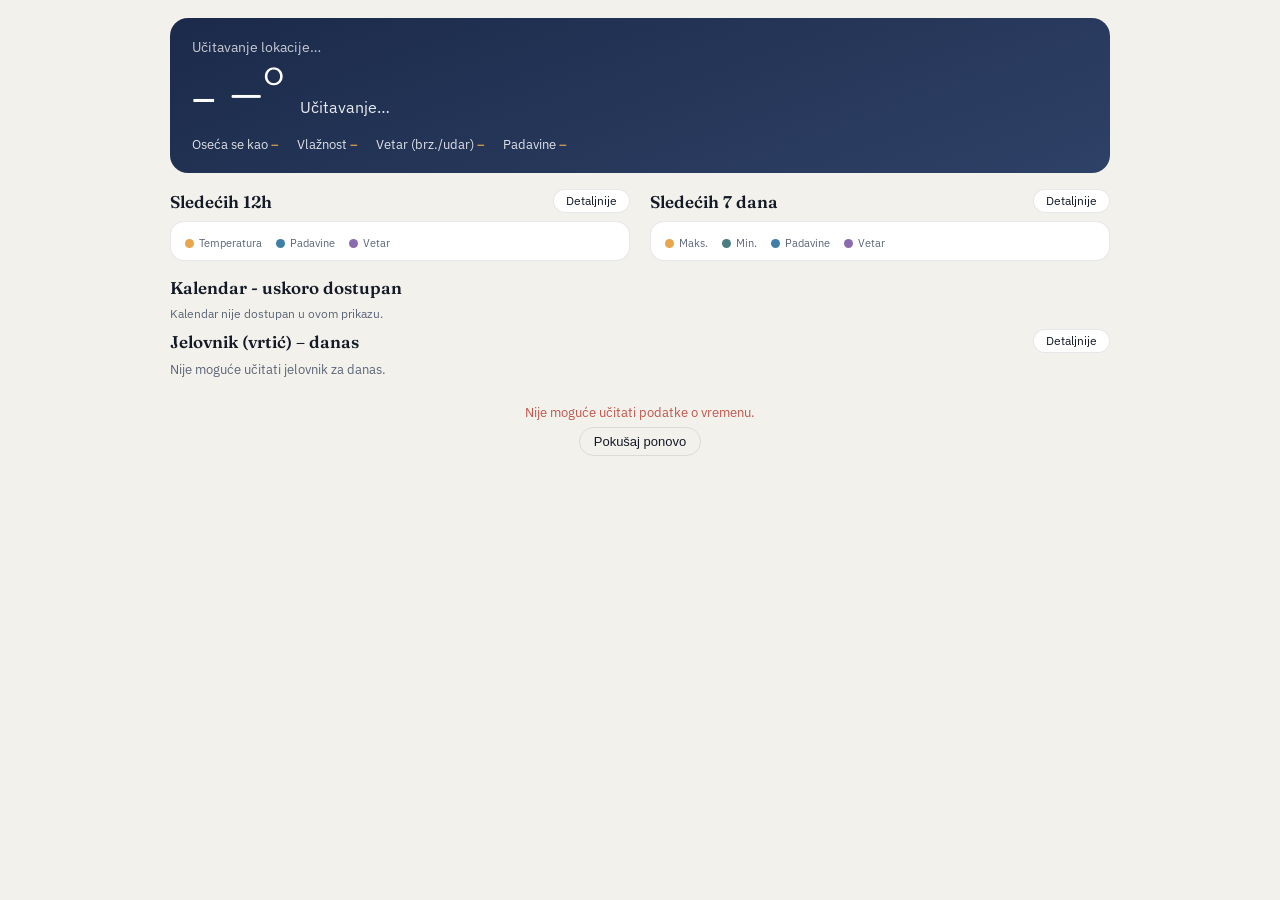
==== index.html @ 7031464a "opaska na kalendar tagu" ====
<!DOCTYPE html>
<html lang="sr">
<head>
<!-- Google tag (gtag.js) -->
<script async src="https://www.googletagmanager.com/gtag/js?id=G-FHY6W4KWC9"></script>
<script>
  window.dataLayer = window.dataLayer || [];
  function gtag(){dataLayer.push(arguments);}
  gtag('js', new Date());

  gtag('config', 'G-FHY6W4KWC9');
</script>
<meta charset="UTF-8">
<meta name="viewport" content="width=device-width, initial-scale=1, viewport-fit=cover">
<title>Vreme</title>
<link rel="preconnect" href="https://fonts.googleapis.com">
<link rel="preconnect" href="https://fonts.gstatic.com" crossorigin>
<link href="https://fonts.googleapis.com/css2?family=Fraunces:opsz,wght@9..144,400;9..144,600&family=IBM+Plex+Sans:wght@400;500;600&display=swap" rel="stylesheet">
<style>
  :root{
    --sky-deep:#1b2a4a;
    --sky-mid:#2e4166;
    --amber:#e8a54b;
    --teal:#4a7c82;
    --rain:#3f7ea6;
    --wind:#8a6bb0;
    --ink:#141a26;
    --bg:#f3f1ec;
    --panel:#ffffff;
    --muted:#5b6577;
    --line:rgba(20,26,38,0.1);
    box-sizing:border-box;
    padding-top:env(safe-area-inset-top,0px);
    padding-bottom:env(safe-area-inset-bottom,0px);
  }
  @media (prefers-color-scheme: dark){
    :root:not([data-theme="light"]){
      --bg:#10141f; --panel:#1a2032; --ink:#eef0f5;
      --muted:#9aa3b8; --line:rgba(238,240,245,0.12);
    }
  }
  :root[data-theme="dark"]{
    --bg:#10141f; --panel:#1a2032; --ink:#eef0f5;
    --muted:#9aa3b8; --line:rgba(238,240,245,0.12);
  }
  html{scroll-padding-top:env(safe-area-inset-top,0px);height:100%;}
  *{box-sizing:border-box;}
  body{
    margin:0;min-height:100%;background:var(--bg);color:var(--ink);
    font-family:'IBM Plex Sans',system-ui,sans-serif;-webkit-font-smoothing:antialiased;
  }
  .wrap{max-width:640px;margin:0 auto;padding:18px 20px 36px;}
  .hero{
    background:linear-gradient(160deg,var(--sky-deep),var(--sky-mid));color:#fff;
    border-radius:18px;padding:20px 22px;margin:0 0 16px;overflow:hidden;
  }
  .hero .loc{font-size:14px;opacity:.75;margin-bottom:2px;}
  .hero-top{display:grid;grid-template-columns:1fr auto;align-items:start;gap:16px;}
  .weather-col{min-width:0;}
  .hero .now{display:flex;align-items:baseline;gap:14px;}
  .hero .temp{font-family:'Fraunces',serif;font-size:64px;font-weight:600;line-height:1;}
  .hero .desc{font-size:16px;opacity:.9;}
  .hero .icon{font-size:40px;line-height:1;}
  .aqi-block{
    text-align:center;flex-shrink:0;border-radius:14px;align-self:center;
    padding:10px 20px;min-width:120px;background:rgba(255,255,255,0.14);
  }
  .aqi-label{font-size:12px;opacity:.75;letter-spacing:.02em;}
  .aqi-num{font-family:'Fraunces',serif;font-weight:600;font-size:56px;line-height:1;}
  .aqi-cat{font-size:12px;opacity:.9;margin-top:2px;}
  .hero .meta{display:flex;gap:14px 18px;margin-top:14px;font-size:13px;opacity:.85;flex-wrap:wrap;}
  .hero .meta span b{color:var(--amber);font-weight:600;}
  @media (orientation:portrait){
    .hero-top{grid-template-columns:1fr;}
    .aqi-block{justify-self:center;margin-top:4px;}
  }

  .forecast-grid{display:flex;flex-direction:column;gap:18px;}
  .col{min-width:0;}
  .col-head{display:flex;align-items:center;justify-content:space-between;gap:10px;margin-bottom:8px;}
  .colTitle{
    font-family:'Fraunces',serif;font-weight:600;font-size:17px;
    margin:0;color:var(--ink);
  }
  .toggle-btn{
    flex-shrink:0;border-radius:14px;padding:5px 12px;
    border:1px solid var(--line);background:var(--panel);color:var(--ink);
    font-size:12px;line-height:1;cursor:pointer;font-family:inherit;
    transition:background .15s ease, color .15s ease, border-color .15s ease;
  }
  .toggle-btn:hover{border-color:var(--sky-deep);}
  .toggle-btn[aria-expanded="true"]{
    background:var(--sky-deep);color:#fff;border-color:var(--sky-deep);
  }
  @media (min-width:860px){
    .wrap{max-width:980px;}
    .forecast-grid{flex-direction:row;align-items:flex-start;gap:20px;}
    .col{flex:1;}
  }

  .chart-card{
    background:var(--panel);border:1px solid var(--line);border-radius:14px;
    padding:14px 14px 8px;margin-bottom:8px;
  }
  .chart-legend{display:flex;gap:14px;font-size:11px;color:var(--muted);margin-bottom:2px;}
  .chart-legend span{display:inline-flex;align-items:center;gap:5px;}
  .chart-legend i{width:9px;height:9px;border-radius:50%;display:inline-block;}

  .details{display:none;margin-top:8px;}
  .details.open{display:block;}

  .detail-card{
    background:var(--panel);border:1px solid var(--line);border-radius:14px;
    padding:14px 16px;margin-bottom:8px;
  }
  .detail-card .dtop{display:flex;align-items:center;gap:12px;}
  .detail-card .dname{width:64px;font-weight:500;font-size:14px;flex-shrink:0;}
  .detail-card .ddate{font-size:12px;color:var(--muted);display:block;}
  .detail-card .dic{font-size:24px;width:30px;text-align:center;flex-shrink:0;}
  .detail-card .ddesc{flex:1;font-size:13px;color:var(--muted);min-width:0;}
  .detail-card .drange{font-size:14px;font-weight:600;white-space:nowrap;}
  .detail-card .drange .lo{color:var(--muted);font-weight:400;}
  .detail-card .dstats{
    display:flex;flex-wrap:wrap;gap:4px 16px;margin-top:10px;
    border-top:1px solid var(--line);padding-top:10px;
  }
  .detail-card .dstat{font-size:12px;color:var(--muted);white-space:nowrap;}
  .detail-card .dstat b{color:var(--ink);font-weight:500;}
  .menu-status{font-size:13px;color:var(--muted);margin-bottom:8px;}
  .menu-status:empty{display:none;}
  .menu-today-grid{
    display:grid;grid-template-columns:repeat(4,1fr);gap:10px;margin-bottom:10px;
  }
  @media (max-width:640px){ .menu-today-grid{grid-template-columns:repeat(2,1fr);} }
  @media (orientation:portrait){ .menu-today-grid{grid-template-columns:1fr;} }
  .meal-cell{
    background:var(--panel);border:1px solid var(--line);border-radius:12px;
    padding:10px 12px;
  }
  .meal-cell .meal-label{
    font-size:11px;color:var(--muted);text-transform:uppercase;letter-spacing:.03em;
    margin-bottom:5px;display:flex;align-items:center;gap:5px;
  }
  .meal-cell .meal-value{font-size:13px;color:var(--ink);line-height:1.45;}
  .meal-cell .meal-value[title]{border-bottom:1px dotted var(--muted);cursor:help;}

  .cal-section{margin-top:8px;}
  .cal-day{margin-bottom:14px;}
  .cal-day:last-child{margin-bottom:0;}
  .cal-day-label{font-size:13px;font-weight:600;color:var(--ink);margin-bottom:6px;}
  .cal-event{
    display:flex;gap:10px;align-items:baseline;
    background:var(--panel);border:1px solid var(--line);border-radius:10px;
    padding:8px 12px;margin-bottom:6px;font-size:13px;
  }
  .cal-event .cal-time{color:var(--muted);font-size:12px;white-space:nowrap;min-width:78px;flex-shrink:0;}
  .cal-event .cal-title{color:var(--ink);flex:1;min-width:0;}
  .cal-event .cal-loc{color:var(--muted);font-weight:400;}
  .cal-empty{font-size:12px;color:var(--muted);}

  .menu-section{margin-top:8px;}
  .menu-card{
    background:var(--panel);border:1px solid var(--line);border-radius:14px;
    padding:16px;text-align:center;
  }
  .menu-img{max-width:100%;border-radius:10px;display:block;margin:0 auto;}
  .menu-fallback{
    color:#c0554a;font-size:13px;padding:22px 10px;
  }
  .menu-link{
    display:inline-block;margin-top:12px;font-size:13px;color:var(--sky-deep);text-decoration:none;
    border:1px solid var(--line);border-radius:20px;padding:7px 14px;
  }
  @media (prefers-color-scheme: dark){ :root:not([data-theme="light"]) .menu-link{color:#9db4ea;} }
  :root[data-theme="dark"] .menu-link{color:#9db4ea;}

  .status{font-size:13px;color:var(--muted);margin-top:18px;text-align:center;}
  .status button{
    background:none;border:1px solid var(--line);color:var(--ink);
    padding:6px 14px;border-radius:20px;font-size:13px;cursor:pointer;margin-top:6px;
  }
  .err{color:#c0554a;}
</style>
</head>
<body>
<div class="wrap">

  <div class="hero" id="hero">
    <div class="loc" id="loc">Učitavanje lokacije…</div>
    <div class="hero-top">
      <div class="weather-col">
        <div class="now">
          <div class="icon" id="heroIcon">–</div>
          <div class="temp" id="heroTemp">–°</div>
          <div class="desc" id="heroDesc">Učitavanje…</div>
        </div>
        <div class="meta">
          <span>Oseća se kao <b id="heroFeels">–</b></span>
          <span>Vlažnost <b id="heroHum">–</b></span>
          <span>Vetar (brz./udar) <b id="heroWind">–</b></span>
          <span>Padavine <b id="heroPrecip">–</b></span>
        </div>
      </div>
      <div class="aqi-block" id="aqiBlock" style="display:none;">
        <div class="aqi-label">AQI</div>
        <div class="aqi-num" id="aqiNum">–</div>
        <div class="aqi-cat" id="aqiCat">–</div>
      </div>
    </div>
  </div>

  <div class="forecast-grid">
    <section class="col">
      <div class="col-head">
        <h2 class="colTitle">Sledećih 12h</h2>
        <button class="toggle-btn" id="hourlyBtn" aria-expanded="false">Detaljnije</button>
      </div>
      <div class="chart-card">
        <div class="chart-legend"><span><i style="background:var(--amber)"></i>Temperatura</span><span><i style="background:var(--rain)"></i>Padavine</span><span><i style="background:var(--wind)"></i>Vetar</span></div>
        <div id="hourlyChart"></div>
      </div>
      <div class="details" id="hourlyDetails"></div>
    </section>

    <section class="col">
      <div class="col-head">
        <h2 class="colTitle">Sledećih 7 dana</h2>
        <button class="toggle-btn" id="dailyBtn" aria-expanded="false">Detaljnije</button>
      </div>
      <div class="chart-card">
        <div class="chart-legend">
          <span><i style="background:var(--amber)"></i>Maks.</span>
          <span><i style="background:var(--teal)"></i>Min.</span>
          <span><i style="background:var(--rain)"></i>Padavine</span>
          <span><i style="background:var(--wind)"></i>Vetar</span>
        </div>
        <div id="dailyChart"></div>
      </div>
      <div class="details" id="dailyDetails"></div>
    </section>
  </div>

  <section class="cal-section">
    <div class="col-head">
      <h2 class="colTitle">Kalendar - uskoro dostupan</h2>
    </div>
    <div id="calBody"><div class="cal-empty">Učitavanje…</div></div>
  </section>

  <section class="menu-section">
    <div class="col-head">
      <h2 class="colTitle">Jelovnik (vrtić) – <span id="menuDanName">danas</span></h2>
      <button class="toggle-btn" id="menuImgBtn" aria-expanded="false">Detaljnije</button>
    </div>

    <div class="menu-status" id="menuTodayStatus"></div>
    <div class="menu-today-grid" id="menuTodayStats"></div>

    <div class="details" id="menuImgDetails">
      <div class="menu-card" id="menuCard">
        <img id="menuImg" class="menu-img" alt="Jelovnik vrtić" style="display:none;">
        <div id="menuFallback" class="menu-fallback" style="display:none;">
          Slika se nije učitala (servis ili sajt trenutno nije dostupan).
        </div>
        <a id="menuLink" class="menu-link" target="_blank" rel="noopener">Otvori jelovnik na sajtu ↗</a>
      </div>
    </div>
  </section>

  <div class="status" id="status">
    Podaci: Open-Meteo
  </div>
</div>

<script>
const WMO = {
  0:['☀️','Vedro'],1:['🌤️','Pretežno vedro'],2:['⛅','Delimično oblačno'],3:['☁️','Oblačno'],
  45:['🌫️','Magla'],48:['🌫️','Slana magla'],
  51:['🌦️','Slaba rosulja'],53:['🌦️','Rosulja'],55:['🌦️','Jaka rosulja'],
  56:['🌧️','Ledena rosulja'],57:['🌧️','Jaka ledena rosulja'],
  61:['🌧️','Slaba kiša'],63:['🌧️','Kiša'],65:['🌧️','Jaka kiša'],
  66:['🌧️','Ledena kiša'],67:['🌧️','Jaka ledena kiša'],
  71:['🌨️','Slab sneg'],73:['🌨️','Sneg'],75:['❄️','Jak sneg'],77:['❄️','Snežna zrna'],
  80:['🌦️','Slabi pljuskovi'],81:['🌧️','Pljuskovi'],82:['⛈️','Jaki pljuskovi'],
  85:['🌨️','Snežni pljuskovi'],86:['❄️','Jaki snežni pljuskovi'],
  95:['⛈️','Grmljavina'],96:['⛈️','Grmljavina sa gradom'],99:['⛈️','Jaka grmljavina sa gradom']
};
const dayShort = ['Ned','Pon','Uto','Sre','Čet','Pet','Sub'];
const BELGRADE = {lat:44.8125, lon:20.4612, name:'Beograd'};

function wmoInfo(code){ return WMO[code] || ['🌡️','Vreme']; }
function windLabel(speed, gust){ return Math.round(speed) + '/' + Math.round(gust) + ' km/h'; }

function buildUrl(lat, lon){
  return `https://api.open-meteo.com/v1/forecast?latitude=${lat}&longitude=${lon}` +
    `&hourly=temperature_2m,relative_humidity_2m,apparent_temperature,precipitation,wind_speed_10m,wind_gusts_10m,weather_code` +
    `&daily=weather_code,temperature_2m_max,temperature_2m_min,precipitation_sum,wind_speed_10m_max,wind_gusts_10m_max,uv_index_max,uv_index_clear_sky_max` +
    `&timezone=auto&forecast_days=8`;
}

function buildAqiUrl(lat, lon){
  return `https://air-quality-api.open-meteo.com/v1/air-quality?latitude=${lat}&longitude=${lon}` +
    `&current=us_aqi,european_aqi&timezone=auto`;
}

function aqiCategory(aqi){
  if(aqi<=50)  return {label:'Dobar', color:'#5fa777'};
  if(aqi<=100) return {label:'Umeren', color:'#d8b84a'};
  if(aqi<=150) return {label:'Nezdrav za osetljive grupe', color:'#dd8a45'};
  if(aqi<=200) return {label:'Nezdrav', color:'#c0554a'};
  if(aqi<=300) return {label:'Vrlo nezdrav', color:'#8a5aa8'};
  return {label:'Opasan', color:'#7a3b40'};
}

function contrastText(hex){
  const c = hex.replace('#','');
  const r = parseInt(c.substr(0,2),16), g = parseInt(c.substr(2,2),16), b = parseInt(c.substr(4,2),16);
  const lum = (0.299*r + 0.587*g + 0.114*b) / 255;
  return lum > 0.6 ? '#141a26' : '#ffffff';
}

function findCurrentIndex(times){
  const now = new Date();
  for(let i=0;i<times.length;i++){ if(new Date(times[i]) >= now) return i; }
  return 0;
}

/* ---- generic SVG line chart ---- */
function svgLineChart(labels, series, height){
  const W=600, H=height, padL=16, padR=16, padT=24, padB=22;
  const plotW=W-padL-padR, plotH=H-padT-padB;
  const n = labels.length;
  const x = i => padL + (n===1 ? plotW/2 : i*(plotW/(n-1)));

  const groups = {};
  series.forEach(s=>{
    const g = s.scaleGroup || 'main';
    (groups[g] = groups[g] || []).push(s);
  });
  const range = {};
  Object.keys(groups).forEach(g=>{
    const zeroBase = groups[g].some(s=>s.zeroBase);
    const vals = groups[g].flatMap(s=>s.values);
    let min = zeroBase ? 0 : Math.min(...vals);
    let max = Math.max(...vals);
    if(max <= min) max = min + 1;
    range[g] = {min,max};
  });
  const y = (v,g) => { const r=range[g]; return padT + plotH - ((v-r.min)/(r.max-r.min))*plotH; };

  let svg = `<svg viewBox="0 0 ${W} ${H}" preserveAspectRatio="none" style="width:100%;height:${H}px;display:block;font-family:'IBM Plex Sans',sans-serif;">`;

  series.forEach(s=>{
    const g = s.scaleGroup || 'main';
    const pts = s.values.map((v,i)=>`${x(i)},${y(v,g)}`).join(' ');
    if(s.area){
      svg += `<polygon points="${x(0)},${padT+plotH} ${pts} ${x(n-1)},${padT+plotH}" fill="${s.color}" opacity="0.12"/>`;
    }
    svg += `<polyline points="${pts}" fill="none" stroke="${s.color}" stroke-width="2.5" stroke-linejoin="round" stroke-linecap="round" ${s.dash?`stroke-dasharray="${s.dash}"`:''}/>`;
    s.values.forEach((v,i)=>{
      svg += `<circle cx="${x(i)}" cy="${y(v,g)}" r="2.8" fill="${s.color}"/>`;
      if(s.showValues!==false){
        svg += `<text x="${x(i)}" y="${y(v,g)+(s.labelBelow?16:-8)}" font-size="10" text-anchor="middle" fill="${s.color}">${s.unit==='mm' ? v.toFixed(1) : Math.round(v)+'°'}</text>`;
      }
    });
  });

  labels.forEach((lab,i)=>{
    svg += `<text x="${x(i)}" y="${H-6}" font-size="10" text-anchor="middle" fill="var(--muted)">${lab}</text>`;
  });

  svg += `</svg>`;
  return svg;
}

/* ---- hero ---- */
function renderHero(data, locLabel){
  const h = data.hourly;
  const idx = findCurrentIndex(h.time);
  const [icon, desc] = wmoInfo(h.weather_code[idx]);
  document.getElementById('loc').textContent = locLabel;
  document.getElementById('heroIcon').textContent = icon;
  document.getElementById('heroTemp').textContent = Math.round(h.temperature_2m[idx]) + '°';
  document.getElementById('heroDesc').textContent = desc;
  document.getElementById('heroWind').textContent = windLabel(h.wind_speed_10m[idx], h.wind_gusts_10m[idx]);
  document.getElementById('heroFeels').textContent = Math.round(h.apparent_temperature[idx]) + '°';
  document.getElementById('heroHum').textContent = h.relative_humidity_2m[idx] + '%';
  document.getElementById('heroPrecip').textContent = h.precipitation[idx] + ' mm';
}

function renderAqi(aqiData){
  const block = document.getElementById('aqiBlock');
  const aqi = aqiData && aqiData.current ? aqiData.current.us_aqi : null;
  if(aqi==null){ block.style.display = 'none'; return; }
  const cat = aqiCategory(aqi);
  const text = contrastText(cat.color);
  block.style.background = cat.color;
  block.style.color = text;
  document.getElementById('aqiNum').textContent = aqi;
  document.getElementById('aqiCat').textContent = cat.label;
  block.style.display = 'block';
}

/* ---- hourly: chart + details ---- */
function renderHourly(data){
  const h = data.hourly;
  const start = findCurrentIndex(h.time);
  const idxs = [];
  for(let i=start; i<start+12 && i<h.time.length; i++) idxs.push(i);

  const labels = idxs.map((i,k)=> k===0 ? 'Sada' : String(new Date(h.time[i]).getHours()).padStart(2,'0')+'h');
  const temps = idxs.map(i => h.temperature_2m[i]);
  const precips = idxs.map(i => h.precipitation[i]);
  const winds = idxs.map(i => h.wind_speed_10m[i]);
  document.getElementById('hourlyChart').innerHTML = svgLineChart(labels, [
    {values:temps, color:'var(--amber)'},
    {values:precips, color:'var(--rain)', scaleGroup:'precip', zeroBase:true, unit:'mm', showValues:false, dash:'4,3'},
    {values:winds, color:'var(--wind)', scaleGroup:'wind', zeroBase:true, unit:'km/h', showValues:false, dash:'1,3'}
  ], 150);

  const det = document.getElementById('hourlyDetails');
  det.innerHTML = '';
  idxs.forEach((i,k)=>{
    const d = new Date(h.time[i]);
    const hh = String(d.getHours()).padStart(2,'0') + ':00';
    const [icon, desc] = wmoInfo(h.weather_code[i]);
    const temp = Math.round(h.temperature_2m[i]);
    const feels = Math.round(h.apparent_temperature[i]);
    det.insertAdjacentHTML('beforeend', `
      <div class="detail-card">
        <div class="dtop">
          <div class="dname">${k===0 ? 'Sada' : hh}</div>
          <div class="dic">${icon}</div>
          <div class="ddesc">${desc}</div>
          <div class="drange">${temp}°</div>
        </div>
        <div class="dstats">
          <div class="dstat">🌡️ oseća se <b>${feels}°</b></div>
          <div class="dstat">💧 padavine <b>${h.precipitation[i]} mm</b></div>
          <div class="dstat">💦 vlažnost <b>${h.relative_humidity_2m[i]}%</b></div>
          <div class="dstat">💨 vetar (brz./udar) <b>${windLabel(h.wind_speed_10m[i], h.wind_gusts_10m[i])}</b></div>
        </div>
      </div>
    `);
  });
}

/* ---- daily: chart + details ---- */
function renderDaily(data){
  const dl = data.daily;
  const n = Math.min(7, dl.time.length);
  const today = new Date(); today.setHours(0,0,0,0);

  const labels = [];
  for(let i=0;i<n;i++){
    const d = new Date(dl.time[i]);
    labels.push(d.getTime()===today.getTime() ? 'Danas' : dayShort[d.getDay()]);
  }
  const maxT = dl.temperature_2m_max.slice(0,n);
  const minT = dl.temperature_2m_min.slice(0,n);
  const precipSum = dl.precipitation_sum.slice(0,n);
  const windMax = dl.wind_speed_10m_max.slice(0,n);
  document.getElementById('dailyChart').innerHTML = svgLineChart(labels, [
    {values:maxT, color:'var(--amber)'},
    {values:minT, color:'var(--teal)', labelBelow:true},
    {values:precipSum, color:'var(--rain)', scaleGroup:'precip', zeroBase:true, unit:'mm', showValues:false, dash:'4,3'},
    {values:windMax, color:'var(--wind)', scaleGroup:'wind', zeroBase:true, unit:'km/h', showValues:false, dash:'1,3'}
  ], 150);

  const det = document.getElementById('dailyDetails');
  det.innerHTML = '';
  for(let i=0;i<n;i++){
    const d = new Date(dl.time[i]);
    const isToday = d.getTime() === today.getTime();
    const [icon, desc] = wmoInfo(dl.weather_code[i]);
    const max = Math.round(dl.temperature_2m_max[i]);
    const min = Math.round(dl.temperature_2m_min[i]);
    const uv = Math.round(dl.uv_index_max[i]*10)/10;
    const uvClear = Math.round(dl.uv_index_clear_sky_max[i]*10)/10;
    det.insertAdjacentHTML('beforeend', `
      <div class="detail-card">
        <div class="dtop">
          <div class="dname">${isToday ? 'Danas' : dayShort[d.getDay()]}<span class="ddate">${d.getDate()}.${d.getMonth()+1}.</span></div>
          <div class="dic">${icon}</div>
          <div class="ddesc">${desc}</div>
          <div class="drange">${max}° <span class="lo">${min}°</span></div>
        </div>
        <div class="dstats">
          <div class="dstat">💧 padavine <b>${dl.precipitation_sum[i]} mm</b></div>
          <div class="dstat">💨 vetar (brz./udar) <b>${windLabel(dl.wind_speed_10m_max[i], dl.wind_gusts_10m_max[i])}</b></div>
          <div class="dstat">☀️ UV maks (obl./vedro) <b>${uv} / ${uvClear}</b></div>
        </div>
      </div>
    `);
  }
}

document.getElementById('hourlyBtn').addEventListener('click', (e) => {
  const d = document.getElementById('hourlyDetails');
  const open = d.classList.toggle('open');
  e.currentTarget.setAttribute('aria-expanded', open);
  e.currentTarget.textContent = open ? 'Sakrij' : 'Detaljnije';
});
document.getElementById('dailyBtn').addEventListener('click', (e) => {
  const d = document.getElementById('dailyDetails');
  const open = d.classList.toggle('open');
  e.currentTarget.setAttribute('aria-expanded', open);
  e.currentTarget.textContent = open ? 'Sakrij' : 'Detaljnije';
});

async function loadWeather(lat, lon, locLabel){
  const status = document.getElementById('status');
  try{
    const res = await fetch(buildUrl(lat, lon));
    if(!res.ok) throw new Error('Mrežna greška');
    const data = await res.json();
    renderHero(data, locLabel);
    renderHourly(data);
    renderDaily(data);
    status.innerHTML = 'Podaci: Open-Meteo · ažurirano ' +
      new Date().toLocaleTimeString('sr-RS',{hour:'2-digit',minute:'2-digit'});
  }catch(e){
    status.innerHTML = '<span class="err">Nije moguće učitati podatke o vremenu.</span><br><button onclick="init()">Pokušaj ponovo</button>';
    return;
  }
  try{
    const aqiRes = await fetch(buildAqiUrl(lat, lon));
    if(aqiRes.ok) renderAqi(await aqiRes.json());
  }catch(e){ /* AQI je opcioni podatak - tiho preskačemo ako ne uspe */ }
}

function init(){
  document.getElementById('status').textContent = 'Učitavanje…';
  if(navigator.geolocation){
    const timeout = setTimeout(() => {
      loadWeather(BELGRADE.lat, BELGRADE.lon, BELGRADE.name + ' (podrazumevano)');
    }, 4000);
    navigator.geolocation.getCurrentPosition(
      pos => { clearTimeout(timeout); loadWeather(pos.coords.latitude, pos.coords.longitude, 'Vaša lokacija'); },
      () => { clearTimeout(timeout); loadWeather(BELGRADE.lat, BELGRADE.lon, BELGRADE.name + ' (podrazumevano)'); },
      {timeout:4000}
    );
  } else {
    loadWeather(BELGRADE.lat, BELGRADE.lon, BELGRADE.name + ' (podrazumevano)');
  }
}

/* ---- Jelovnik (vrtić) ---- */
// Servis radi scraping + AI čitanje tabele server-side (bez CORS problema).
const MENU_SERVICE_BASE = 'https://jelovnik-service.onrender.com';
const MENU_IMG_URL = MENU_SERVICE_BASE + '/jelovnik/vrtic';
const MENU_TODAY_URL = MENU_SERVICE_BASE + '/jelovnik/vrtic/danas';

// Izdvaja tekst u zagradama (npr. alergeni) u "hint" (title atribut, prikazuje se
// kao tooltip na hover), a glavni tekst ostaje čist bez zagrada.
function splitHint(text){
  if(!text) return {main:'', hint:''};
  const hints = [];
  const main = text
    .replace(/\(([^)]*)\)/g, (_, inner) => { hints.push(inner.trim()); return ''; })
    .replace(/\s{2,}/g, ' ')
    .replace(/\s+([.,])/g, '$1')
    .trim();
  return {main, hint: hints.join('; ')};
}

function mealCellHtml(emoji, label, text){
  const {main, hint} = splitHint(text || '');
  const titleAttr = hint ? ` title="${hint.replace(/"/g, '&quot;')}"` : '';
  return `<div class="meal-cell"><div class="meal-label">${emoji} ${label}</div><div class="meal-value"${titleAttr}>${main || '–'}</div></div>`;
}

async function loadMenuToday(){
  const nameEl = document.getElementById('menuDanName');
  const statusEl = document.getElementById('menuTodayStatus');
  const statsEl = document.getElementById('menuTodayStats');
  try{
    const res = await fetch(MENU_TODAY_URL);
    const data = await res.json();

    nameEl.textContent = data.dan || '–';

    if(data.poruka){
      statusEl.textContent = data.poruka;
      statsEl.innerHTML = '';
      return;
    }
    if(data.greska){
      statusEl.textContent = data.greska;
      statsEl.innerHTML = '';
      return;
    }

    statusEl.textContent = '';
    statsEl.innerHTML =
      mealCellHtml('🍳', 'Doručak', data.dorucak) +
      mealCellHtml('🍎', 'Voće', data.voce) +
      mealCellHtml('🥪', 'Užina', data.uzina) +
      mealCellHtml('🍽️', 'Ručak', data.rucak);
  }catch(e){
    statusEl.textContent = 'Nije moguće učitati jelovnik za danas.';
    statsEl.innerHTML = '';
  }
}

let menuImgLoaded = false;
function renderMenu(){
  if(menuImgLoaded) return;
  menuImgLoaded = true;
  const img = document.getElementById('menuImg');
  const fallback = document.getElementById('menuFallback');
  const link = document.getElementById('menuLink');

  link.href = MENU_IMG_URL;
  img.onload = () => { img.style.display = 'block'; fallback.style.display = 'none'; };
  img.onerror = () => { img.style.display = 'none'; fallback.style.display = 'block'; };
  // cache-bust da izbegnemo zaglavljenu browser keš sliku od prošle nedelje
  img.src = MENU_IMG_URL + '?t=' + Date.now();
}

document.getElementById('menuImgBtn').addEventListener('click', (e) => {
  const d = document.getElementById('menuImgDetails');
  const open = d.classList.toggle('open');
  e.currentTarget.setAttribute('aria-expanded', open);
  e.currentTarget.textContent = open ? 'Sakrij' : 'Detaljnije';
  if(open) renderMenu();
});

/* ---- Kalendar (Google Calendar preko mcp capabilitija) ---- */
function renderCalError(err){
  const body = document.getElementById('calBody');
  const map = {
    needs_reauth: 'Potrebno je ponovo povezati Google Calendar (Podešavanja → Konektori).',
    server_not_connected: 'Google Calendar nije povezan za ovu stranicu.',
    selection_required: 'Izaberi Google Calendar nalog u podešavanjima.',
    not_in_manifest: 'Pristup kalendaru nije dozvoljen za ovu stranicu.',
    blocked_by_policy: 'Pristup kalendaru je blokiran politikom organizacije.',
    approval_required: 'Pristup kalendaru čeka odobrenje.',
    not_granted: 'Kalendar nije dozvoljen za ovu stranicu.',
  };
  body.innerHTML = `<div class="cal-empty">${map[err.code] || 'Kalendar trenutno nije dostupan.'}</div>`;
}

function renderCalendar(payload, startBoundary, labels){
  const body = document.getElementById('calBody');
  const items = (payload && payload.events) || [];

  const buckets = [[], [], [], []];
  items.forEach(ev => {
    const startStr = (ev.start && (ev.start.dateTime || ev.start.date)) || null;
    if(!startStr) return;
    const d = new Date(startStr);
    const dayMidnight = new Date(d.getFullYear(), d.getMonth(), d.getDate());
    const dayIdx = Math.round((dayMidnight - startBoundary) / 86400000);
    if(dayIdx >= 0 && dayIdx < 4) buckets[dayIdx].push(ev);
  });

  body.innerHTML = buckets.map((evs, i) => {
    const rows = evs.length
      ? evs.map(ev => {
          const allDay = !(ev.start && ev.start.dateTime);
          const time = allDay
            ? 'Ceo dan'
            : new Date(ev.start.dateTime).toLocaleTimeString('sr-RS', {hour:'2-digit', minute:'2-digit'});
          const title = ((ev.summary || '(bez naziva)') + '').replace(/</g, '&lt;');
          const loc = ev.location ? ` <span class="cal-loc">· ${(''+ev.location).replace(/</g,'&lt;')}</span>` : '';
          return `<div class="cal-event"><span class="cal-time">${time}</span><span class="cal-title">${title}${loc}</span></div>`;
        }).join('')
      : '<div class="cal-empty">Nema zakazanih termina.</div>';
    return `<div class="cal-day"><div class="cal-day-label">${labels[i]}</div>${rows}</div>`;
  }).join('');
}

async function initCalendar(){
  const body = document.getElementById('calBody');
  const mcp = (window.claude && window.claude.use) ? await window.claude.use('mcp') : null;
  if(!mcp){
    body.innerHTML = '<div class="cal-empty">Kalendar nije dostupan u ovom prikazu.</div>';
    return;
  }

  const start = new Date();
  start.setHours(0, 0, 0, 0);
  const end = new Date(start);
  end.setDate(start.getDate() + 4);

  const labels = [];
  for(let i = 0; i < 4; i++){
    const d = new Date(start);
    d.setDate(start.getDate() + i);
    if(i === 0) labels.push('Danas');
    else if(i === 1) labels.push('Sutra');
    else labels.push(`${dayShort[d.getDay()]} ${d.getDate()}.${d.getMonth()+1}.`);
  }

  try{
    mcp.watchTool(
      'Google Calendar',
      'list_events',
      {
        startTime: start.toISOString(),
        endTime: end.toISOString(),
        timeZone: 'Europe/Belgrade',
        orderBy: 'startTime',
        pageSize: 50,
      },
      (ev) => {
        if(ev.type === 'error'){ renderCalError(ev.error); return; }
        renderCalendar(ev.result.payload, start, labels);
      },
      { refetchInterval: 15 * 60 * 1000 }
    );
  }catch(e){
    body.innerHTML = '<div class="cal-empty">Kalendar trenutno nije dostupan.</div>';
  }
}

init();
loadMenuToday();
initCalendar();
</script>
</body>
</html>
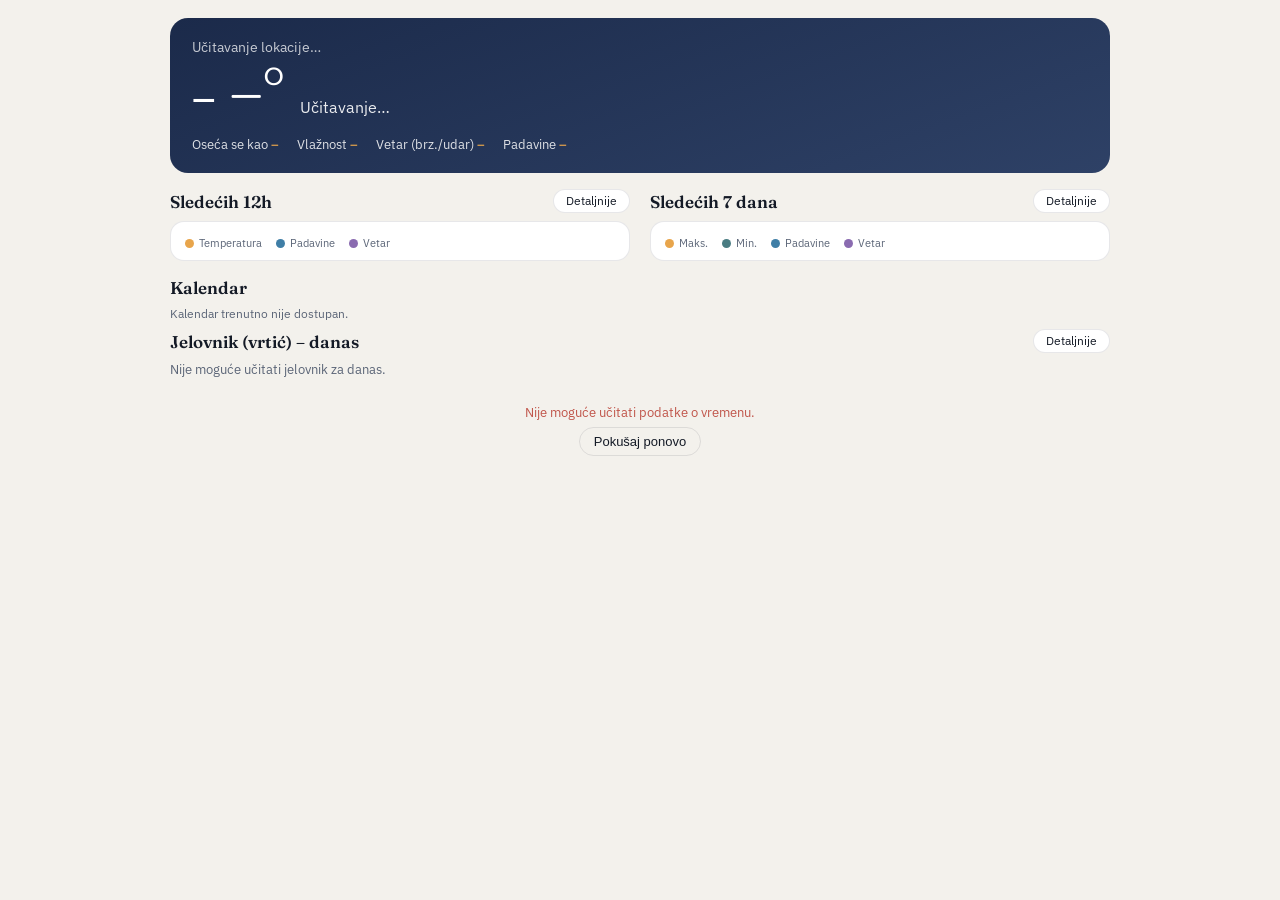
==== commit 6b9b0832: "promena endpointa za kalendar" ====
--- a/index.html
+++ b/index.html
@@ -242,7 +242,7 @@
 
   <section class="cal-section">
     <div class="col-head">
-      <h2 class="colTitle">Kalendar - uskoro dostupan</h2>
+      <h2 class="colTitle">Kalendar</h2>
     </div>
     <div id="calBody"><div class="cal-empty">Učitavanje…</div></div>
   </section>
@@ -626,90 +626,34 @@
   if(open) renderMenu();
 });
 
-/* ---- Kalendar (Google Calendar preko mcp capabilitija) ---- */
-function renderCalError(err){
+/* ---- Kalendar (preko backend servisa) ---- */
+const CALENDAR_URL = MENU_SERVICE_BASE + '/calendar/next-days';
+
+function escapeHtml(s){
+  return String(s).replace(/&/g, '&amp;').replace(/</g, '&lt;').replace(/>/g, '&gt;');
+}
+
+function renderCalendar(data){
   const body = document.getElementById('calBody');
-  const map = {
-    needs_reauth: 'Potrebno je ponovo povezati Google Calendar (Podešavanja → Konektori).',
-    server_not_connected: 'Google Calendar nije povezan za ovu stranicu.',
-    selection_required: 'Izaberi Google Calendar nalog u podešavanjima.',
-    not_in_manifest: 'Pristup kalendaru nije dozvoljen za ovu stranicu.',
-    blocked_by_policy: 'Pristup kalendaru je blokiran politikom organizacije.',
-    approval_required: 'Pristup kalendaru čeka odobrenje.',
-    not_granted: 'Kalendar nije dozvoljen za ovu stranicu.',
-  };
-  body.innerHTML = `<div class="cal-empty">${map[err.code] || 'Kalendar trenutno nije dostupan.'}</div>`;
-}
-
-function renderCalendar(payload, startBoundary, labels){
-  const body = document.getElementById('calBody');
-  const items = (payload && payload.events) || [];
-
-  const buckets = [[], [], [], []];
-  items.forEach(ev => {
-    const startStr = (ev.start && (ev.start.dateTime || ev.start.date)) || null;
-    if(!startStr) return;
-    const d = new Date(startStr);
-    const dayMidnight = new Date(d.getFullYear(), d.getMonth(), d.getDate());
-    const dayIdx = Math.round((dayMidnight - startBoundary) / 86400000);
-    if(dayIdx >= 0 && dayIdx < 4) buckets[dayIdx].push(ev);
-  });
-
-  body.innerHTML = buckets.map((evs, i) => {
-    const rows = evs.length
-      ? evs.map(ev => {
-          const allDay = !(ev.start && ev.start.dateTime);
-          const time = allDay
-            ? 'Ceo dan'
-            : new Date(ev.start.dateTime).toLocaleTimeString('sr-RS', {hour:'2-digit', minute:'2-digit'});
-          const title = ((ev.summary || '(bez naziva)') + '').replace(/</g, '&lt;');
-          const loc = ev.location ? ` <span class="cal-loc">· ${(''+ev.location).replace(/</g,'&lt;')}</span>` : '';
-          return `<div class="cal-event"><span class="cal-time">${time}</span><span class="cal-title">${title}${loc}</span></div>`;
+  body.innerHTML = data.days.map(day => {
+    const rows = day.events.length
+      ? day.events.map(ev => {
+          const time = ev.allDay ? 'Ceo dan' : (ev.continues ? 'Nastavlja se' : ev.time);
+          const loc = ev.location ? ` <span class="cal-loc">· ${escapeHtml(ev.location)}</span>` : '';
+          return `<div class="cal-event"><span class="cal-time">${time}</span><span class="cal-title">${escapeHtml(ev.title)}${loc}</span></div>`;
         }).join('')
       : '<div class="cal-empty">Nema zakazanih termina.</div>';
-    return `<div class="cal-day"><div class="cal-day-label">${labels[i]}</div>${rows}</div>`;
+    return `<div class="cal-day"><div class="cal-day-label">${escapeHtml(day.label)}</div>${rows}</div>`;
   }).join('');
 }
 
 async function initCalendar(){
   const body = document.getElementById('calBody');
-  const mcp = (window.claude && window.claude.use) ? await window.claude.use('mcp') : null;
-  if(!mcp){
-    body.innerHTML = '<div class="cal-empty">Kalendar nije dostupan u ovom prikazu.</div>';
-    return;
-  }
-
-  const start = new Date();
-  start.setHours(0, 0, 0, 0);
-  const end = new Date(start);
-  end.setDate(start.getDate() + 4);
-
-  const labels = [];
-  for(let i = 0; i < 4; i++){
-    const d = new Date(start);
-    d.setDate(start.getDate() + i);
-    if(i === 0) labels.push('Danas');
-    else if(i === 1) labels.push('Sutra');
-    else labels.push(`${dayShort[d.getDay()]} ${d.getDate()}.${d.getMonth()+1}.`);
-  }
-
   try{
-    mcp.watchTool(
-      'Google Calendar',
-      'list_events',
-      {
-        startTime: start.toISOString(),
-        endTime: end.toISOString(),
-        timeZone: 'Europe/Belgrade',
-        orderBy: 'startTime',
-        pageSize: 50,
-      },
-      (ev) => {
-        if(ev.type === 'error'){ renderCalError(ev.error); return; }
-        renderCalendar(ev.result.payload, start, labels);
-      },
-      { refetchInterval: 15 * 60 * 1000 }
-    );
+    const res = await fetch(CALENDAR_URL);
+    const data = await res.json();
+    if(!res.ok || data.greska) throw new Error(data.greska || 'greška');
+    renderCalendar(data);
   }catch(e){
     body.innerHTML = '<div class="cal-empty">Kalendar trenutno nije dostupan.</div>';
   }
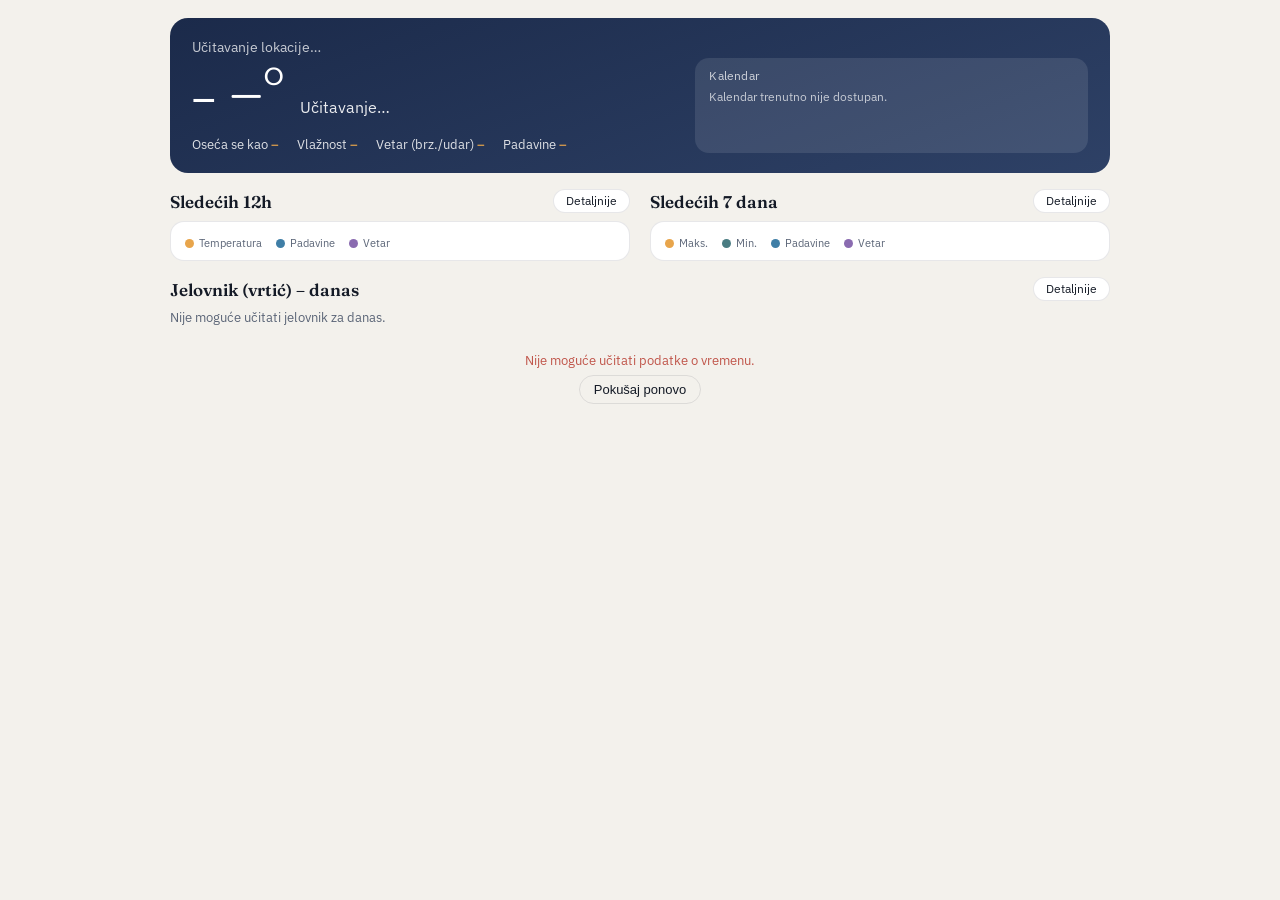
==== commit 30151f55: "redizajn prikaza kalendara" ====
--- a/index.html
+++ b/index.html
@@ -74,6 +74,22 @@
     .hero-top{grid-template-columns:1fr;}
     .aqi-block{justify-self:center;margin-top:4px;}
   }
+  .cal-hero{display:none;}
+  @media (orientation:landscape) and (min-width:860px){
+    .hero-top{grid-template-columns:minmax(0,1.2fr) auto minmax(0,1fr);}
+    .weather-col{grid-column:1;}
+    .aqi-block{grid-column:2;}
+    .cal-hero{
+      display:block;grid-column:3;align-self:stretch;min-width:0;
+      background:rgba(255,255,255,0.10);border-radius:14px;padding:10px 14px;
+    }
+    .cal-section{display:none;}
+  }
+  .cal-hero-label{font-size:12px;opacity:.75;letter-spacing:.02em;margin-bottom:6px;}
+  .cal-hero .cal-item{color:#fff;}
+  .cal-hero .cal-date{color:var(--amber);}
+  .cal-hero .cal-loc{color:#fff;opacity:.75;}
+  .cal-hero .cal-empty{color:rgba(255,255,255,.7);}
 
   .forecast-grid{display:flex;flex-direction:column;gap:18px;}
   .col{min-width:0;}
@@ -144,18 +160,14 @@
   .meal-cell .meal-value{font-size:13px;color:var(--ink);line-height:1.45;}
   .meal-cell .meal-value[title]{border-bottom:1px dotted var(--muted);cursor:help;}
 
-  .cal-section{margin-top:8px;}
-  .cal-day{margin-bottom:14px;}
-  .cal-day:last-child{margin-bottom:0;}
-  .cal-day-label{font-size:13px;font-weight:600;color:var(--ink);margin-bottom:6px;}
-  .cal-event{
-    display:flex;gap:10px;align-items:baseline;
-    background:var(--panel);border:1px solid var(--line);border-radius:10px;
-    padding:8px 12px;margin-bottom:6px;font-size:13px;
-  }
-  .cal-event .cal-time{color:var(--muted);font-size:12px;white-space:nowrap;min-width:78px;flex-shrink:0;}
-  .cal-event .cal-title{color:var(--ink);flex:1;min-width:0;}
-  .cal-event .cal-loc{color:var(--muted);font-weight:400;}
+  .cal-section{margin-bottom:16px;}
+  .cal-list{
+    background:var(--panel);border:1px solid var(--line);border-radius:12px;
+    padding:8px 14px;
+  }
+  .cal-item{font-size:13px;line-height:1.5;padding:3px 0;color:var(--ink);}
+  .cal-date{font-weight:600;white-space:nowrap;}
+  .cal-loc{color:var(--muted);}
   .cal-empty{font-size:12px;color:var(--muted);}
 
   .menu-section{margin-top:8px;}
@@ -206,8 +218,19 @@
         <div class="aqi-num" id="aqiNum">–</div>
         <div class="aqi-cat" id="aqiCat">–</div>
       </div>
+      <div class="cal-hero" id="calHero">
+        <div class="cal-hero-label">Kalendar</div>
+        <div id="calHeroBody"><div class="cal-empty">Učitavanje…</div></div>
+      </div>
     </div>
   </div>
+
+  <section class="cal-section">
+    <div class="col-head">
+      <h2 class="colTitle">Kalendar</h2>
+    </div>
+    <div class="cal-list" id="calBody"><div class="cal-empty">Učitavanje…</div></div>
+  </section>
 
   <div class="forecast-grid">
     <section class="col">
@@ -239,13 +262,6 @@
       <div class="details" id="dailyDetails"></div>
     </section>
   </div>
-
-  <section class="cal-section">
-    <div class="col-head">
-      <h2 class="colTitle">Kalendar</h2>
-    </div>
-    <div id="calBody"><div class="cal-empty">Učitavanje…</div></div>
-  </section>
 
   <section class="menu-section">
     <div class="col-head">
@@ -633,29 +649,35 @@
   return String(s).replace(/&/g, '&amp;').replace(/</g, '&lt;').replace(/>/g, '&gt;');
 }
 
-function renderCalendar(data){
-  const body = document.getElementById('calBody');
-  body.innerHTML = data.days.map(day => {
-    const rows = day.events.length
-      ? day.events.map(ev => {
-          const time = ev.allDay ? 'Ceo dan' : (ev.continues ? 'Nastavlja se' : ev.time);
-          const loc = ev.location ? ` <span class="cal-loc">· ${escapeHtml(ev.location)}</span>` : '';
-          return `<div class="cal-event"><span class="cal-time">${time}</span><span class="cal-title">${escapeHtml(ev.title)}${loc}</span></div>`;
-        }).join('')
-      : '<div class="cal-empty">Nema zakazanih termina.</div>';
-    return `<div class="cal-day"><div class="cal-day-label">${escapeHtml(day.label)}</div>${rows}</div>`;
-  }).join('');
+function calendarItemsHtml(data){
+  const items = [];
+  data.days.forEach(day => {
+    const [y, m, d] = day.date.split('-').map(Number);
+    const dateLabel = `${dayShort[new Date(y, m - 1, d).getDay()]} ${String(d).padStart(2, '0')}.${String(m).padStart(2, '0')}.`;
+    day.events.forEach(ev => {
+      if(ev.continues) return; // nastavak događaja koji je već naveden na svom prvom danu
+      const loc = ev.location ? ` · <span class="cal-loc">${escapeHtml(ev.location)}</span>` : '';
+      const when = ev.time ? `${dateLabel} ${ev.time}` : dateLabel;
+      items.push(`<div class="cal-item"><span class="cal-date">${when}</span> · <span class="cal-title">${escapeHtml(ev.title)}</span>${loc}</div>`);
+    });
+  });
+  return items.length ? items.join('') : '<div class="cal-empty">Nema zakazanih termina.</div>';
+}
+
+// isti sadržaj ide u oba bloka; CSS (orijentacija) bira koji je vidljiv
+function setCalendarHtml(html){
+  document.getElementById('calBody').innerHTML = html;
+  document.getElementById('calHeroBody').innerHTML = html;
 }
 
 async function initCalendar(){
-  const body = document.getElementById('calBody');
   try{
     const res = await fetch(CALENDAR_URL);
     const data = await res.json();
     if(!res.ok || data.greska) throw new Error(data.greska || 'greška');
-    renderCalendar(data);
+    setCalendarHtml(calendarItemsHtml(data));
   }catch(e){
-    body.innerHTML = '<div class="cal-empty">Kalendar trenutno nije dostupan.</div>';
+    setCalendarHtml('<div class="cal-empty">Kalendar trenutno nije dostupan.</div>');
   }
 }
 
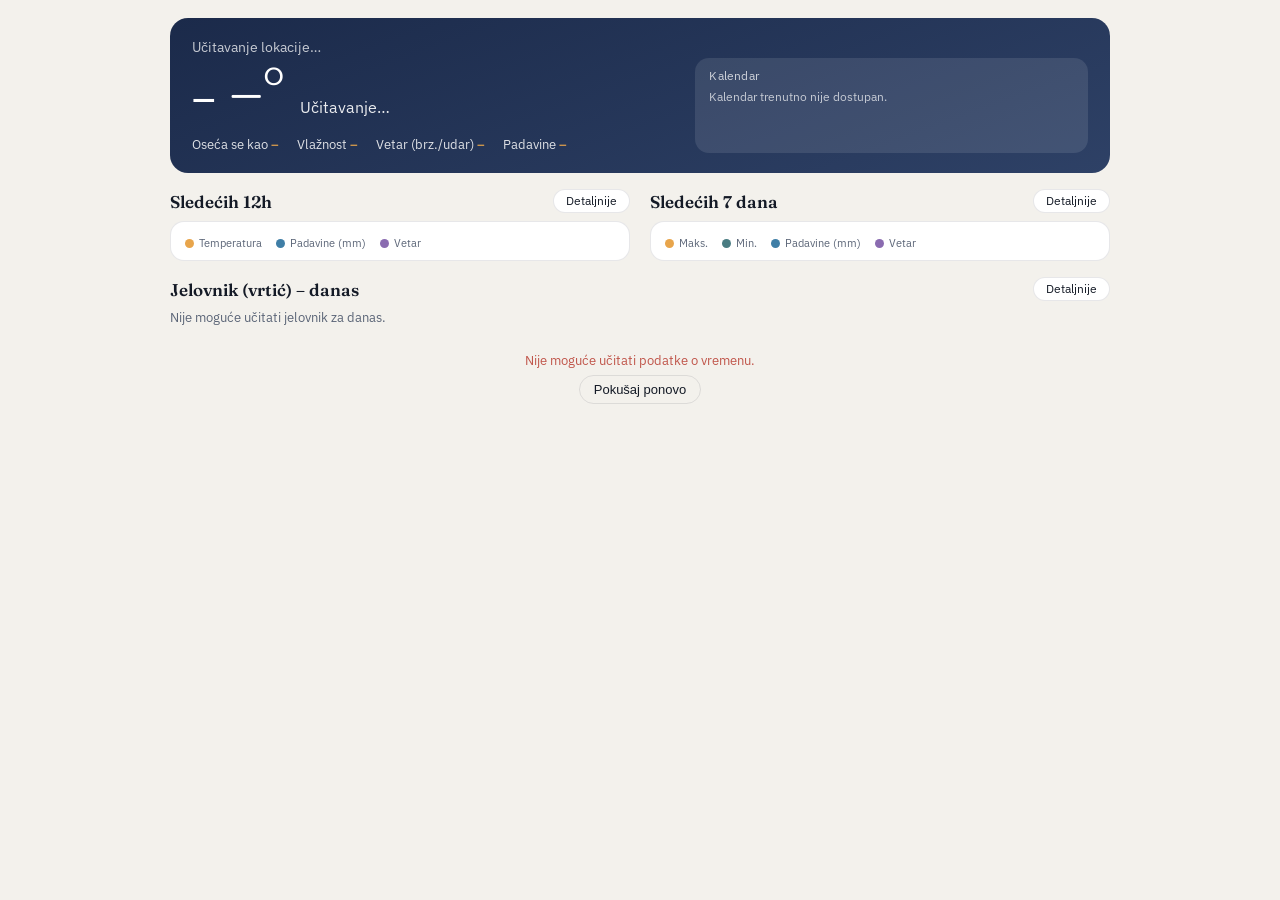
==== commit 46ac1ce1: "redizajn grafika za vreme" ====
--- a/index.html
+++ b/index.html
@@ -74,16 +74,18 @@
     .hero-top{grid-template-columns:1fr;}
     .aqi-block{justify-self:center;margin-top:4px;}
   }
-  .cal-hero{display:none;}
+  /* kalendar je skriven dok nema šta da prikaže; JS dodaje body.cal-on kad ima stavki */
+  .cal-hero, .cal-section{display:none;}
+  body.cal-on .cal-section{display:block;}
   @media (orientation:landscape) and (min-width:860px){
-    .hero-top{grid-template-columns:minmax(0,1.2fr) auto minmax(0,1fr);}
-    .weather-col{grid-column:1;}
-    .aqi-block{grid-column:2;}
-    .cal-hero{
+    body.cal-on .hero-top{grid-template-columns:minmax(0,1.2fr) auto minmax(0,1fr);}
+    body.cal-on .weather-col{grid-column:1;}
+    body.cal-on .aqi-block{grid-column:2;}
+    body.cal-on .cal-hero{
       display:block;grid-column:3;align-self:stretch;min-width:0;
       background:rgba(255,255,255,0.10);border-radius:14px;padding:10px 14px;
     }
-    .cal-section{display:none;}
+    body.cal-on .cal-section{display:none;}
   }
   .cal-hero-label{font-size:12px;opacity:.75;letter-spacing:.02em;margin-bottom:6px;}
   .cal-hero .cal-item{color:#fff;}
@@ -239,7 +241,7 @@
         <button class="toggle-btn" id="hourlyBtn" aria-expanded="false">Detaljnije</button>
       </div>
       <div class="chart-card">
-        <div class="chart-legend"><span><i style="background:var(--amber)"></i>Temperatura</span><span><i style="background:var(--rain)"></i>Padavine</span><span><i style="background:var(--wind)"></i>Vetar</span></div>
+        <div class="chart-legend"><span><i style="background:var(--amber)"></i>Temperatura</span><span><i style="background:var(--rain)"></i>Padavine (mm)</span><span><i style="background:var(--wind)"></i>Vetar</span></div>
         <div id="hourlyChart"></div>
       </div>
       <div class="details" id="hourlyDetails"></div>
@@ -254,7 +256,7 @@
         <div class="chart-legend">
           <span><i style="background:var(--amber)"></i>Maks.</span>
           <span><i style="background:var(--teal)"></i>Min.</span>
-          <span><i style="background:var(--rain)"></i>Padavine</span>
+          <span><i style="background:var(--rain)"></i>Padavine (mm)</span>
           <span><i style="background:var(--wind)"></i>Vetar</span>
         </div>
         <div id="dailyChart"></div>
@@ -343,7 +345,8 @@
 
 /* ---- generic SVG line chart ---- */
 function svgLineChart(labels, series, height){
-  const W=600, H=height, padL=16, padR=16, padT=24, padB=22;
+  const hasAxis = series.some(s=>s.axisUnit);
+  const W=600, H=height, padL=16, padR=hasAxis?44:16, padT=24, padB=22;
   const plotW=W-padL-padR, plotH=H-padT-padB;
   const n = labels.length;
   const x = i => padL + (n===1 ? plotW/2 : i*(plotW/(n-1)));
@@ -381,6 +384,20 @@
     });
   });
 
+  // desna osa za padavine: gore je maksimum u prikazanom periodu, 0 je dno grafika
+  series.forEach(s=>{
+    if(!s.axisUnit) return;
+    const realMax = Math.max(...s.values);
+    const fmt = v => String(+v.toFixed(1));
+    const tx = W - 3;
+    if(realMax > 0){
+      svg += `<text x="${tx}" y="${padT + 9}" font-size="9" text-anchor="end" fill="${s.color}">${fmt(realMax)} ${s.axisUnit}</text>`;
+      svg += `<text x="${tx}" y="${padT + plotH}" font-size="9" text-anchor="end" fill="${s.color}">0</text>`;
+    } else {
+      svg += `<text x="${tx}" y="${padT + plotH - 4}" font-size="9" text-anchor="end" fill="${s.color}">0 ${s.axisUnit}</text>`;
+    }
+  });
+
   labels.forEach((lab,i)=>{
     svg += `<text x="${x(i)}" y="${H-6}" font-size="10" text-anchor="middle" fill="var(--muted)">${lab}</text>`;
   });
@@ -430,7 +447,7 @@
   const winds = idxs.map(i => h.wind_speed_10m[i]);
   document.getElementById('hourlyChart').innerHTML = svgLineChart(labels, [
     {values:temps, color:'var(--amber)'},
-    {values:precips, color:'var(--rain)', scaleGroup:'precip', zeroBase:true, unit:'mm', showValues:false, dash:'4,3'},
+    {values:precips, color:'var(--rain)', scaleGroup:'precip', zeroBase:true, unit:'mm', axisUnit:'mm', showValues:false, dash:'4,3'},
     {values:winds, color:'var(--wind)', scaleGroup:'wind', zeroBase:true, unit:'km/h', showValues:false, dash:'1,3'}
   ], 150);
 
@@ -479,7 +496,7 @@
   document.getElementById('dailyChart').innerHTML = svgLineChart(labels, [
     {values:maxT, color:'var(--amber)'},
     {values:minT, color:'var(--teal)', labelBelow:true},
-    {values:precipSum, color:'var(--rain)', scaleGroup:'precip', zeroBase:true, unit:'mm', showValues:false, dash:'4,3'},
+    {values:precipSum, color:'var(--rain)', scaleGroup:'precip', zeroBase:true, unit:'mm', axisUnit:'mm', showValues:false, dash:'4,3'},
     {values:windMax, color:'var(--wind)', scaleGroup:'wind', zeroBase:true, unit:'km/h', showValues:false, dash:'1,3'}
   ], 150);
 
@@ -661,7 +678,7 @@
       items.push(`<div class="cal-item"><span class="cal-date">${when}</span> · <span class="cal-title">${escapeHtml(ev.title)}</span>${loc}</div>`);
     });
   });
-  return items.length ? items.join('') : '<div class="cal-empty">Nema zakazanih termina.</div>';
+  return items.join('');
 }
 
 // isti sadržaj ide u oba bloka; CSS (orijentacija) bira koji je vidljiv
@@ -675,9 +692,14 @@
     const res = await fetch(CALENDAR_URL);
     const data = await res.json();
     if(!res.ok || data.greska) throw new Error(data.greska || 'greška');
-    setCalendarHtml(calendarItemsHtml(data));
+    const html = calendarItemsHtml(data);
+    // bez događaja kalendar se uopšte ne prikazuje
+    if(html) setCalendarHtml(html);
+    document.body.classList.toggle('cal-on', !!html);
   }catch(e){
+    // greška ostaje vidljiva, da se ne bi pogrešno zaključilo da nema događaja
     setCalendarHtml('<div class="cal-empty">Kalendar trenutno nije dostupan.</div>');
+    document.body.classList.add('cal-on');
   }
 }
 
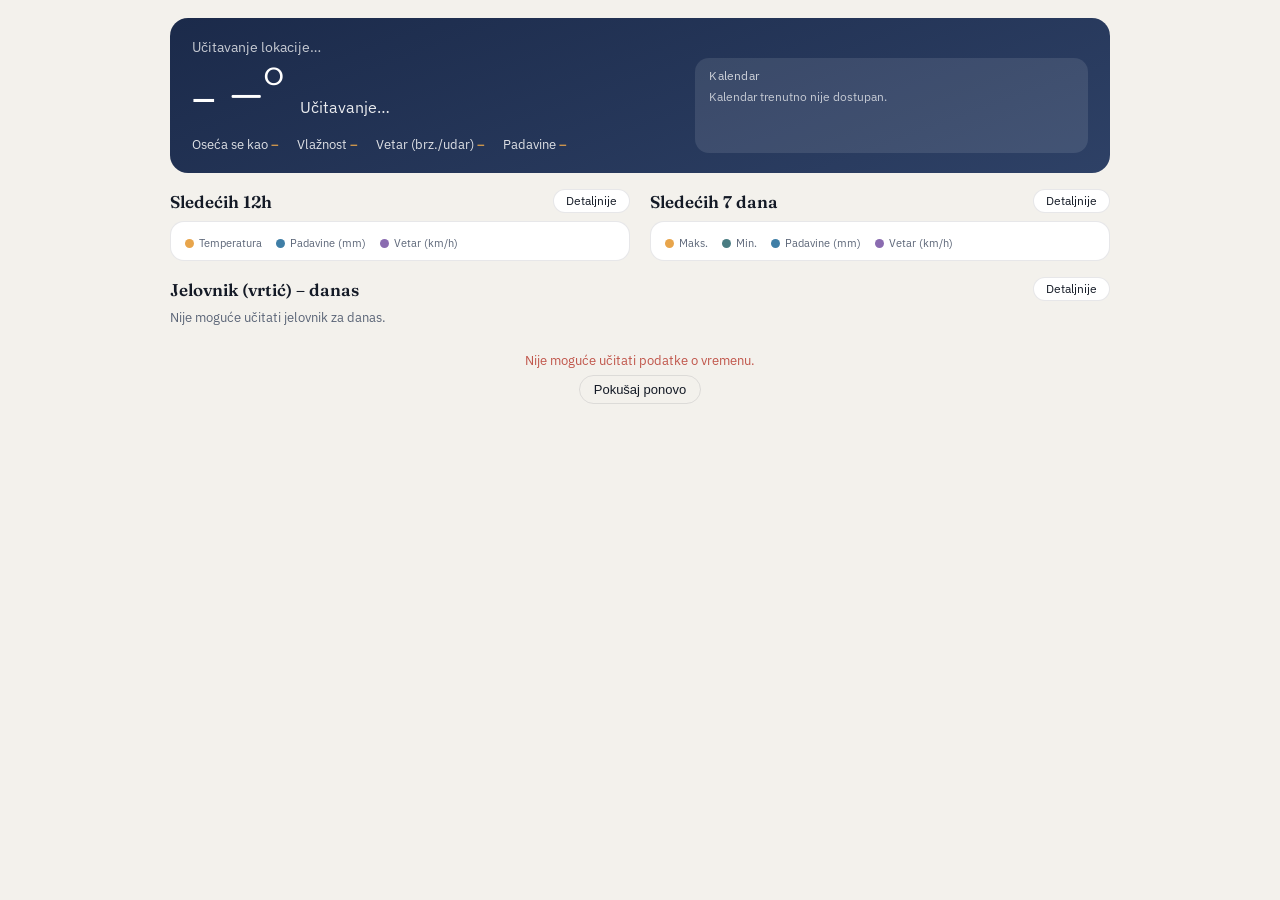
==== commit 2d64d13e: "logika za prikazivanje hinta u jelovniku" ====
--- a/index.html
+++ b/index.html
@@ -160,7 +160,13 @@
     margin-bottom:5px;display:flex;align-items:center;gap:5px;
   }
   .meal-cell .meal-value{font-size:13px;color:var(--ink);line-height:1.45;}
-  .meal-cell .meal-value[title]{border-bottom:1px dotted var(--muted);cursor:help;}
+  .meal-paren{color:var(--muted);}
+  /* hint umesto zagrada samo u landscape-u i samo na uređajima sa mišem (hover);
+     na ekranima osetljivim na dodir tekst u zagradama ostaje vidljiv */
+  @media (orientation:landscape) and (hover:hover){
+    .meal-paren{display:none;}
+    .meal-cell .meal-value[title]{border-bottom:1px dotted var(--muted);cursor:help;}
+  }
 
   .cal-section{margin-bottom:16px;}
   .cal-list{
@@ -241,7 +247,7 @@
         <button class="toggle-btn" id="hourlyBtn" aria-expanded="false">Detaljnije</button>
       </div>
       <div class="chart-card">
-        <div class="chart-legend"><span><i style="background:var(--amber)"></i>Temperatura</span><span><i style="background:var(--rain)"></i>Padavine (mm)</span><span><i style="background:var(--wind)"></i>Vetar</span></div>
+        <div class="chart-legend"><span><i style="background:var(--amber)"></i>Temperatura</span><span><i style="background:var(--rain)"></i>Padavine (mm)</span><span><i style="background:var(--wind)"></i>Vetar (km/h)</span></div>
         <div id="hourlyChart"></div>
       </div>
       <div class="details" id="hourlyDetails"></div>
@@ -257,7 +263,7 @@
           <span><i style="background:var(--amber)"></i>Maks.</span>
           <span><i style="background:var(--teal)"></i>Min.</span>
           <span><i style="background:var(--rain)"></i>Padavine (mm)</span>
-          <span><i style="background:var(--wind)"></i>Vetar</span>
+          <span><i style="background:var(--wind)"></i>Vetar (km/h)</span>
         </div>
         <div id="dailyChart"></div>
       </div>
@@ -345,8 +351,9 @@
 
 /* ---- generic SVG line chart ---- */
 function svgLineChart(labels, series, height){
-  const hasAxis = series.some(s=>s.axisUnit);
-  const W=600, H=height, padL=16, padR=hasAxis?44:16, padT=24, padB=22;
+  const hasLeftAxis = series.some(s=>s.axisUnit && s.axisSide === 'left');
+  const hasRightAxis = series.some(s=>s.axisUnit && s.axisSide !== 'left');
+  const W=600, H=height, padL=hasLeftAxis?44:16, padR=hasRightAxis?44:16, padT=24, padB=22;
   const plotW=W-padL-padR, plotH=H-padT-padB;
   const n = labels.length;
   const x = i => padL + (n===1 ? plotW/2 : i*(plotW/(n-1)));
@@ -384,17 +391,21 @@
     });
   });
 
-  // desna osa za padavine: gore je maksimum u prikazanom periodu, 0 je dno grafika
+  // bočne ose: gore je maksimum u prikazanom periodu, 0 je dno grafika
+  // (padavine su na desnoj strani, vetar na levoj)
   series.forEach(s=>{
     if(!s.axisUnit) return;
+    const left = s.axisSide === 'left';
+    const digits = s.axisDigits === undefined ? 1 : s.axisDigits;
+    const fmt = v => String(+v.toFixed(digits));
+    const tx = left ? 3 : W - 3;
+    const anchor = left ? 'start' : 'end';
     const realMax = Math.max(...s.values);
-    const fmt = v => String(+v.toFixed(1));
-    const tx = W - 3;
     if(realMax > 0){
-      svg += `<text x="${tx}" y="${padT + 9}" font-size="9" text-anchor="end" fill="${s.color}">${fmt(realMax)} ${s.axisUnit}</text>`;
-      svg += `<text x="${tx}" y="${padT + plotH}" font-size="9" text-anchor="end" fill="${s.color}">0</text>`;
+      svg += `<text x="${tx}" y="${padT + 9}" font-size="9" text-anchor="${anchor}" fill="${s.color}">${fmt(realMax)} ${s.axisUnit}</text>`;
+      svg += `<text x="${tx}" y="${padT + plotH}" font-size="9" text-anchor="${anchor}" fill="${s.color}">0</text>`;
     } else {
-      svg += `<text x="${tx}" y="${padT + plotH - 4}" font-size="9" text-anchor="end" fill="${s.color}">0 ${s.axisUnit}</text>`;
+      svg += `<text x="${tx}" y="${padT + plotH - 4}" font-size="9" text-anchor="${anchor}" fill="${s.color}">0 ${s.axisUnit}</text>`;
     }
   });
 
@@ -448,7 +459,7 @@
   document.getElementById('hourlyChart').innerHTML = svgLineChart(labels, [
     {values:temps, color:'var(--amber)'},
     {values:precips, color:'var(--rain)', scaleGroup:'precip', zeroBase:true, unit:'mm', axisUnit:'mm', showValues:false, dash:'4,3'},
-    {values:winds, color:'var(--wind)', scaleGroup:'wind', zeroBase:true, unit:'km/h', showValues:false, dash:'1,3'}
+    {values:winds, color:'var(--wind)', scaleGroup:'wind', zeroBase:true, unit:'km/h', axisUnit:'km/h', axisSide:'left', axisDigits:0, showValues:false, dash:'1,3'}
   ], 150);
 
   const det = document.getElementById('hourlyDetails');
@@ -497,7 +508,7 @@
     {values:maxT, color:'var(--amber)'},
     {values:minT, color:'var(--teal)', labelBelow:true},
     {values:precipSum, color:'var(--rain)', scaleGroup:'precip', zeroBase:true, unit:'mm', axisUnit:'mm', showValues:false, dash:'4,3'},
-    {values:windMax, color:'var(--wind)', scaleGroup:'wind', zeroBase:true, unit:'km/h', showValues:false, dash:'1,3'}
+    {values:windMax, color:'var(--wind)', scaleGroup:'wind', zeroBase:true, unit:'km/h', axisUnit:'km/h', axisSide:'left', axisDigits:0, showValues:false, dash:'1,3'}
   ], 150);
 
   const det = document.getElementById('dailyDetails');
@@ -584,23 +595,24 @@
 const MENU_IMG_URL = MENU_SERVICE_BASE + '/jelovnik/vrtic';
 const MENU_TODAY_URL = MENU_SERVICE_BASE + '/jelovnik/vrtic/danas';
 
-// Izdvaja tekst u zagradama (npr. alergeni) u "hint" (title atribut, prikazuje se
-// kao tooltip na hover), a glavni tekst ostaje čist bez zagrada.
-function splitHint(text){
-  if(!text) return {main:'', hint:''};
+// Tekst u zagradama (npr. alergeni) ostaje u HTML-u kao <span class="meal-paren">;
+// CSS ga u landscape prikazu sakriva, a isti tekst je dostupan kao hint (title) na hover.
+// U portretu se prikazuje ceo tekst, zajedno sa zagradama.
+function mealCellHtml(emoji, label, text){
+  text = text || '';
   const hints = [];
-  const main = text
-    .replace(/\(([^)]*)\)/g, (_, inner) => { hints.push(inner.trim()); return ''; })
-    .replace(/\s{2,}/g, ' ')
-    .replace(/\s+([.,])/g, '$1')
-    .trim();
-  return {main, hint: hints.join('; ')};
-}
-
-function mealCellHtml(emoji, label, text){
-  const {main, hint} = splitHint(text || '');
-  const titleAttr = hint ? ` title="${hint.replace(/"/g, '&quot;')}"` : '';
-  return `<div class="meal-cell"><div class="meal-label">${emoji} ${label}</div><div class="meal-value"${titleAttr}>${main || '–'}</div></div>`;
+  const re = /(\s*)\(([^)]*)\)/g;   // razmak ispred zagrade ulazi u span, da nestane zajedno sa njom
+  let html = '', last = 0, m;
+  while((m = re.exec(text)) !== null){
+    html += escapeHtml(text.slice(last, m.index));
+    html += `<span class="meal-paren">${escapeHtml(m[1] + '(' + m[2] + ')')}</span>`;
+    hints.push(m[2].trim());
+    last = m.index + m[0].length;
+  }
+  html = (html + escapeHtml(text.slice(last))).trim();
+  const hint = hints.join('; ');
+  const titleAttr = hint ? ` title="${escapeHtml(hint).replace(/"/g, '&quot;')}"` : '';
+  return `<div class="meal-cell"><div class="meal-label">${emoji} ${label}</div><div class="meal-value"${titleAttr}>${html || '–'}</div></div>`;
 }
 
 async function loadMenuToday(){
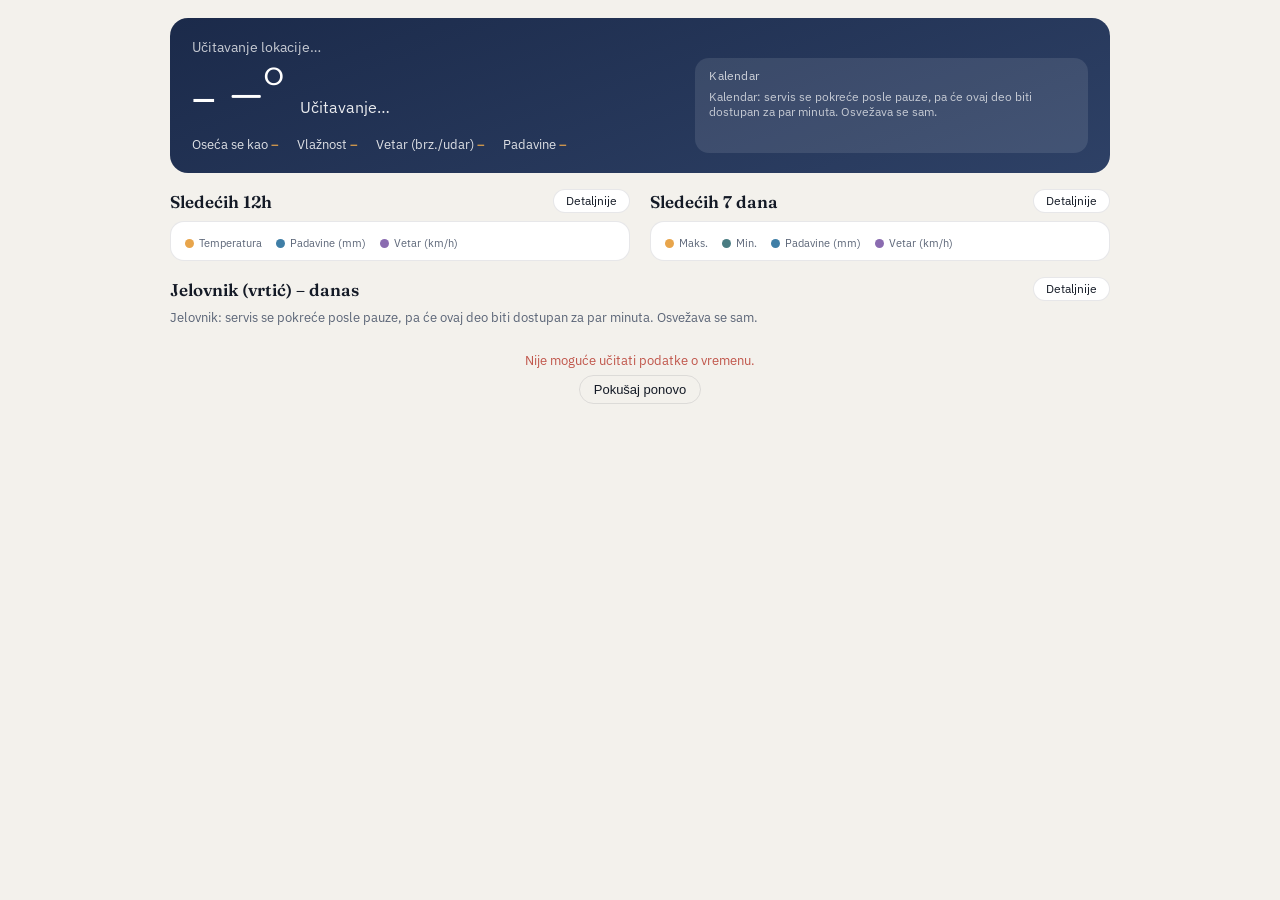
==== commit 432e1bfd: "dodata ikonica i hendlovanje uspavanog servisa" ====
--- a/index.html
+++ b/index.html
@@ -12,7 +12,9 @@
 </script>
 <meta charset="UTF-8">
 <meta name="viewport" content="width=device-width, initial-scale=1, viewport-fit=cover">
-<title>Vreme</title>
+<title>Info ekran</title>
+<link rel="icon" type="image/svg+xml" sizes="any" href="[data-uri]">
+<link rel="icon" type="image/png" sizes="32x32" href="[data-uri]">
 <link rel="preconnect" href="https://fonts.googleapis.com">
 <link rel="preconnect" href="https://fonts.gstatic.com" crossorigin>
 <link href="https://fonts.googleapis.com/css2?family=Fraunces:opsz,wght@9..144,400;9..144,600&family=IBM+Plex+Sans:wght@400;500;600&display=swap" rel="stylesheet">
@@ -187,6 +189,7 @@
   .menu-fallback{
     color:#c0554a;font-size:13px;padding:22px 10px;
   }
+  .menu-fallback.waiting{color:var(--muted);}
   .menu-link{
     display:inline-block;margin-top:12px;font-size:13px;color:var(--sky-deep);text-decoration:none;
     border:1px solid var(--line);border-radius:20px;padding:7px 14px;
@@ -552,7 +555,10 @@
   e.currentTarget.textContent = open ? 'Sakrij' : 'Detaljnije';
 });
 
-async function loadWeather(lat, lon, locLabel){
+let lastLocation = null;   // poslednja korišćena lokacija, da osvežavanje ne traži dozvolu ponovo
+
+async function loadWeather(lat, lon, locLabel, silent = false){
+  lastLocation = {lat, lon, locLabel};
   const status = document.getElementById('status');
   try{
     const res = await fetch(buildUrl(lat, lon));
@@ -564,6 +570,7 @@
     status.innerHTML = 'Podaci: Open-Meteo · ažurirano ' +
       new Date().toLocaleTimeString('sr-RS',{hour:'2-digit',minute:'2-digit'});
   }catch(e){
+    if(silent) return;   // osvežavanje u pozadini ne briše prikazane podatke; vreme "ažurirano" pokazuje koliko su stari
     status.innerHTML = '<span class="err">Nije moguće učitati podatke o vremenu.</span><br><button onclick="init()">Pokušaj ponovo</button>';
     return;
   }
@@ -595,6 +602,70 @@
 const MENU_IMG_URL = MENU_SERVICE_BASE + '/jelovnik/vrtic';
 const MENU_TODAY_URL = MENU_SERVICE_BASE + '/jelovnik/vrtic/danas';
 
+/* ---- Servis na Render-u se uspava posle pauze; prvo buđenje može da traje i par minuta ---- */
+const WAKE_NOTICE_AFTER_MS = 5000;    // posle ovoliko čekanja korisnik dobija poruku
+const WAKE_POLL_MS = 8000;            // razmak između provera da li je servis ustao
+const WAKE_MAX_MS = 5 * 60 * 1000;    // koliko dugo čekamo pre nego što odustanemo
+const REQUEST_TIMEOUT_MS = 90000;     // Render drži zahtev dok se servis ne podigne
+const WAKE_NOTE = 'servis se pokreće posle pauze, pa će ovaj deo biti dostupan za par minuta. Osvežava se sam.';
+let serviceReady = false;
+let wakeProbe = null;
+
+function sleep(ms){ return new Promise(resolve => setTimeout(resolve, ms)); }
+
+// Vraća {ok, body}. Baca grešku kad odgovor nije od našeg servisa (nema veze, istekao rok,
+// ili Render-ova stranica "budi se" umesto JSON-a) - to tumačimo kao "servis se još budi".
+async function serviceJson(url, timeoutMs){
+  const ctrl = new AbortController();
+  const timer = setTimeout(() => ctrl.abort(), timeoutMs);
+  try{
+    const res = await fetch(url, {signal: ctrl.signal});
+    if(res.status === 429){
+      return {ok: false, body: {greska: 'Previše zahteva ka servisu. Pokušaj ponovo za nekoliko minuta.'}};
+    }
+    const body = await res.json();
+    if(!res.ok && !(body && body.greska)) throw new Error('nije odgovor servisa');
+    serviceReady = true;
+    return {ok: res.ok, body};
+  }finally{
+    clearTimeout(timer);
+  }
+}
+
+// Jedna zajednička provera za sve delove stranice: čeka da servis odgovori na početnu putanju.
+function probeService(){
+  if(!wakeProbe){
+    wakeProbe = (async () => {
+      const started = Date.now();
+      while(Date.now() - started < WAKE_MAX_MS){
+        try{
+          const r = await serviceJson(MENU_SERVICE_BASE + '/?t=' + Date.now(), 10000);
+          if(r.ok && r.body && r.body.status === 'ok') return true;
+        }catch(e){ /* još se ne javlja */ }
+        await sleep(WAKE_POLL_MS);
+      }
+      return false;
+    })();
+  }
+  return wakeProbe;
+}
+
+// Dohvata podatke sa servisa. Dok čeka duže od WAKE_NOTICE_AFTER_MS (ili ako zahtev propadne)
+// poziva onWaiting() da prikaže poruku; kad servis ustane, zahtev se ponavlja.
+async function fetchServiceData(url, onWaiting){
+  const noticeTimer = setTimeout(onWaiting, WAKE_NOTICE_AFTER_MS);
+  try{
+    return await serviceJson(url, REQUEST_TIMEOUT_MS);
+  }catch(e){
+    onWaiting();
+    if(!(await probeService())) throw new Error('servis nije dostupan');
+    return await serviceJson(url, REQUEST_TIMEOUT_MS);
+  }finally{
+    clearTimeout(noticeTimer);
+  }
+}
+/* ---- kraj: buđenje servisa ---- */
+
 // Tekst u zagradama (npr. alergeni) ostaje u HTML-u kao <span class="meal-paren">;
 // CSS ga u landscape prikazu sakriva, a isti tekst je dostupan kao hint (title) na hover.
 // U portretu se prikazuje ceo tekst, zajedno sa zagradama.
@@ -615,13 +686,15 @@
   return `<div class="meal-cell"><div class="meal-label">${emoji} ${label}</div><div class="meal-value"${titleAttr}>${html || '–'}</div></div>`;
 }
 
-async function loadMenuToday(){
+async function loadMenuToday(silent = false){
   const nameEl = document.getElementById('menuDanName');
   const statusEl = document.getElementById('menuTodayStatus');
   const statsEl = document.getElementById('menuTodayStats');
   try{
-    const res = await fetch(MENU_TODAY_URL);
-    const data = await res.json();
+    const {body: data} = await fetchServiceData(MENU_TODAY_URL, () => {
+      if(!silent) statusEl.textContent = 'Jelovnik: ' + WAKE_NOTE;
+    });
+    if(silent && data.greska) return;   // osvežavanje u pozadini ne briše prikazani jelovnik greškom
 
     nameEl.textContent = data.dan || '–';
 
@@ -643,6 +716,7 @@
       mealCellHtml('🥪', 'Užina', data.uzina) +
       mealCellHtml('🍽️', 'Ručak', data.rucak);
   }catch(e){
+    if(silent) return;
     statusEl.textContent = 'Nije moguće učitati jelovnik za danas.';
     statsEl.innerHTML = '';
   }
@@ -657,10 +731,25 @@
   const link = document.getElementById('menuLink');
 
   link.href = MENU_IMG_URL;
-  img.onload = () => { img.style.display = 'block'; fallback.style.display = 'none'; };
-  img.onerror = () => { img.style.display = 'none'; fallback.style.display = 'block'; };
-  // cache-bust da izbegnemo zaglavljenu browser keš sliku od prošle nedelje
-  img.src = MENU_IMG_URL + '?t=' + Date.now();
+  const IMG_ERROR = 'Slika se nije učitala (servis ili sajt trenutno nije dostupan).';
+  const loadImage = () => {
+    fallback.classList.remove('waiting');
+    img.onload = () => { img.style.display = 'block'; fallback.style.display = 'none'; };
+    img.onerror = () => { img.style.display = 'none'; fallback.textContent = IMG_ERROR; fallback.style.display = 'block'; };
+    // cache-bust da izbegnemo zaglavljenu browser keš sliku od prošle nedelje
+    img.src = MENU_IMG_URL + '?t=' + Date.now();
+  };
+
+  if(serviceReady){ loadImage(); return; }
+  // servis se možda budi: sliku tražimo tek kad odgovori
+  fallback.textContent = 'Slika jelovnika: ' + WAKE_NOTE;
+  fallback.classList.add('waiting');
+  fallback.style.display = 'block';
+  probeService().then(ok => {
+    if(ok){ loadImage(); return; }
+    fallback.classList.remove('waiting');
+    fallback.textContent = IMG_ERROR;
+  });
 }
 
 document.getElementById('menuImgBtn').addEventListener('click', (e) => {
@@ -699,21 +788,42 @@
   document.getElementById('calHeroBody').innerHTML = html;
 }
 
-async function initCalendar(){
+async function initCalendar(silent = false){
   try{
-    const res = await fetch(CALENDAR_URL);
-    const data = await res.json();
-    if(!res.ok || data.greska) throw new Error(data.greska || 'greška');
+    const {ok, body: data} = await fetchServiceData(CALENDAR_URL, () => {
+      if(silent) return;
+      setCalendarHtml('<div class="cal-empty">Kalendar: ' + WAKE_NOTE + '</div>');
+      document.body.classList.add('cal-on');
+    });
+    if(!ok || data.greska) throw new Error(data.greska || 'greška');
     const html = calendarItemsHtml(data);
     // bez događaja kalendar se uopšte ne prikazuje
     if(html) setCalendarHtml(html);
     document.body.classList.toggle('cal-on', !!html);
   }catch(e){
+    if(silent) return;   // osvežavanje u pozadini zadržava ono što je već prikazano
     // greška ostaje vidljiva, da se ne bi pogrešno zaključilo da nema događaja
     setCalendarHtml('<div class="cal-empty">Kalendar trenutno nije dostupan.</div>');
     document.body.classList.add('cal-on');
   }
 }
+
+/* ---- Automatsko osvežavanje: stranica radi kao ekran koji stoji uključen ---- */
+const REFRESH_MS = 10 * 60 * 1000;   // vreme, jelovnik i kalendar se osvežavaju na 10 minuta
+let lastRefresh = Date.now();
+
+function refreshAll(){
+  lastRefresh = Date.now();
+  if(lastLocation) loadWeather(lastLocation.lat, lastLocation.lon, lastLocation.locLabel, true);
+  loadMenuToday(true);
+  initCalendar(true);
+}
+
+setInterval(refreshAll, REFRESH_MS);
+// pregledači usporavaju tajmere dok je kartica skrivena, pa pri povratku osveži ako su podaci stari
+document.addEventListener('visibilitychange', () => {
+  if(!document.hidden && Date.now() - lastRefresh > REFRESH_MS) refreshAll();
+});
 
 init();
 loadMenuToday();
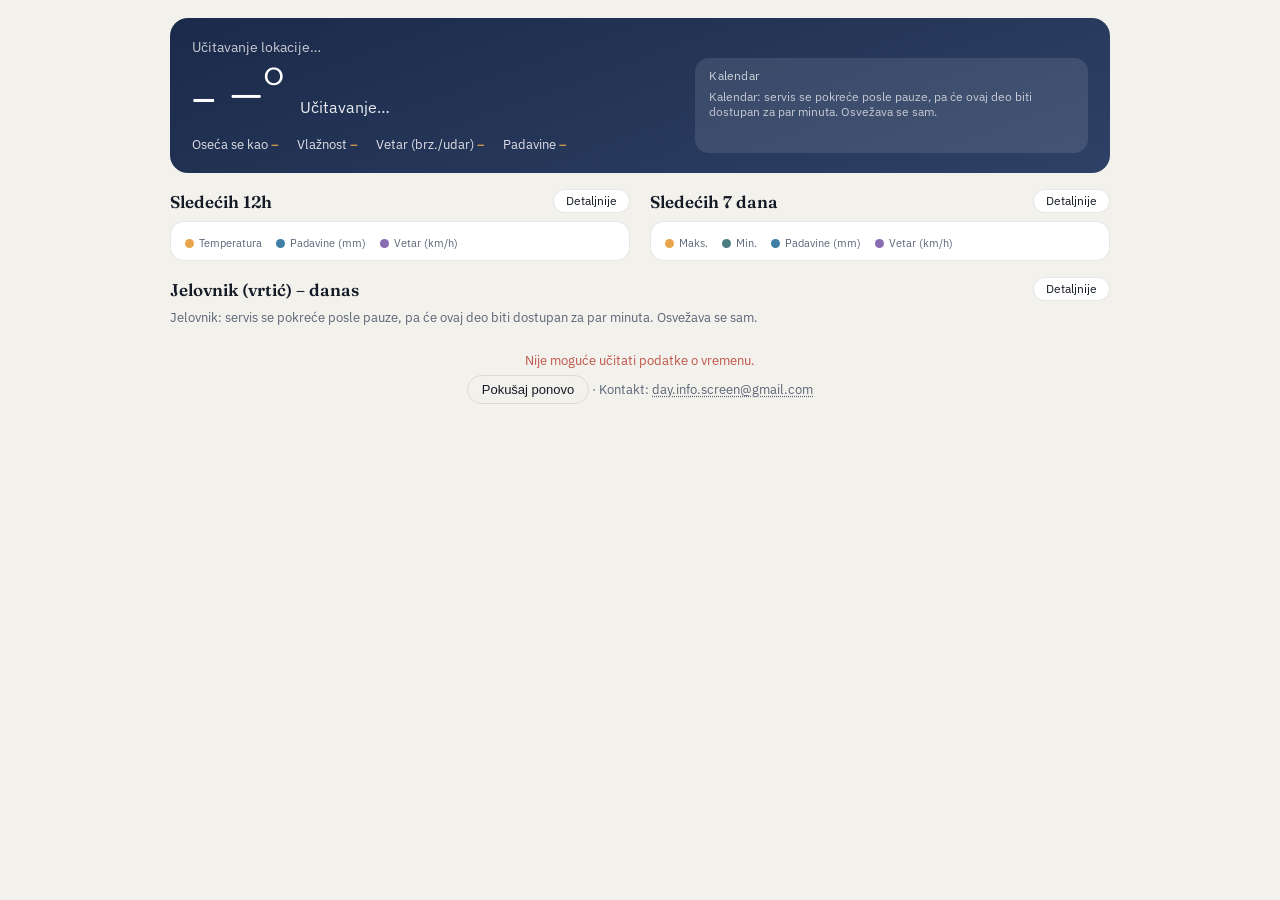
==== commit 73d2b1f9: "dodat kontakt mail" ====
--- a/index.html
+++ b/index.html
@@ -198,6 +198,7 @@
   :root[data-theme="dark"] .menu-link{color:#9db4ea;}
 
   .status{font-size:13px;color:var(--muted);margin-top:18px;text-align:center;}
+  .status a{color:inherit;text-decoration:underline dotted;text-underline-offset:2px;}
   .status button{
     background:none;border:1px solid var(--line);color:var(--ink);
     padding:6px 14px;border-radius:20px;font-size:13px;cursor:pointer;margin-top:6px;
@@ -294,8 +295,9 @@
     </div>
   </section>
 
-  <div class="status" id="status">
-    Podaci: Open-Meteo
+  <div class="status">
+    <span id="status">Podaci: Open-Meteo</span>
+    <span class="status-contact"> · Kontakt: <a href="mailto:day.info.screen@gmail.com">day.info.screen@gmail.com</a></span>
   </div>
 </div>
 
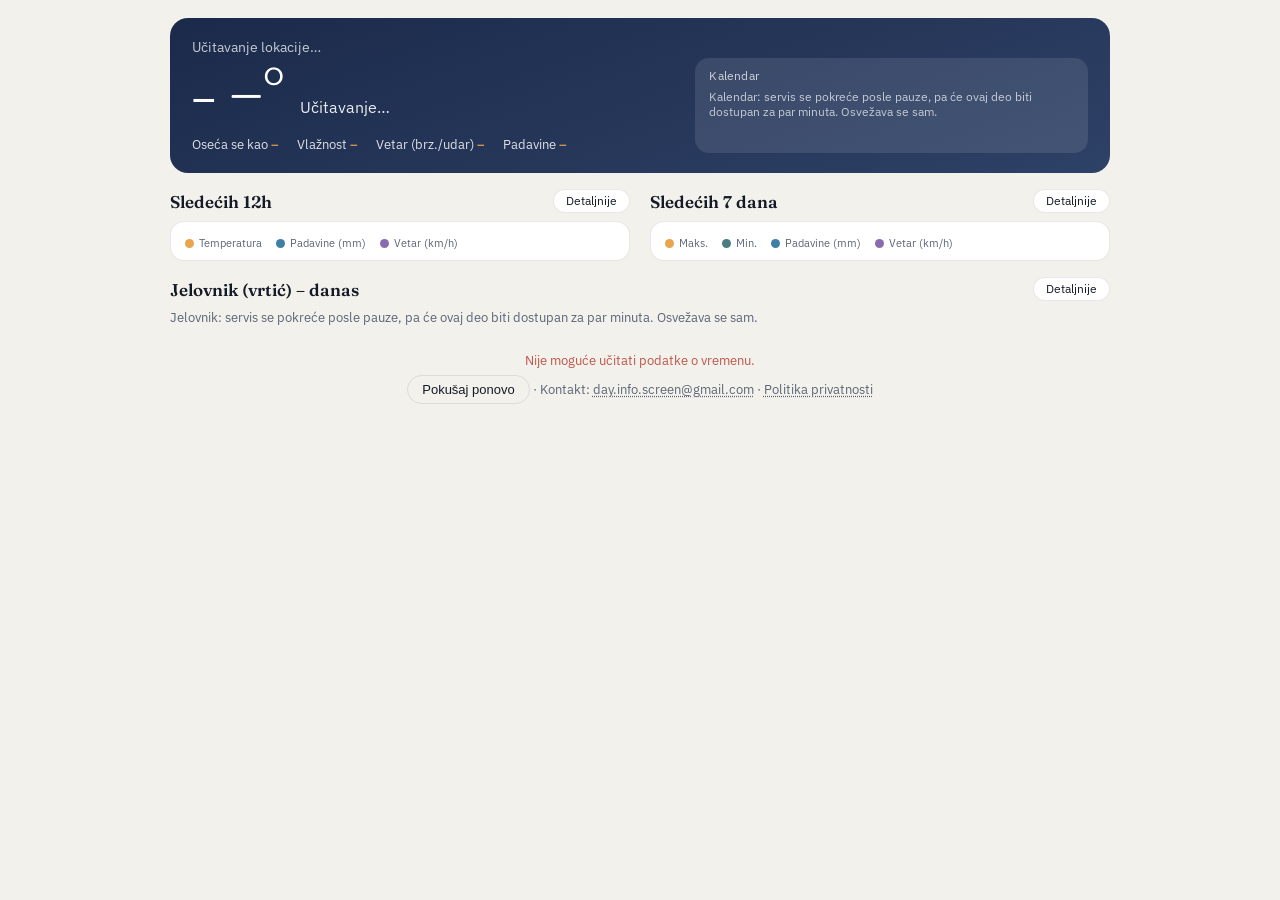
==== commit eecc9f7a: "dodat privacy policy" ====
--- a/index.html
+++ b/index.html
@@ -298,6 +298,7 @@
   <div class="status">
     <span id="status">Podaci: Open-Meteo</span>
     <span class="status-contact"> · Kontakt: <a href="mailto:day.info.screen@gmail.com">day.info.screen@gmail.com</a></span>
+    <span class="status-contact"> · <a href="privacy.html">Politika privatnosti</a></span>
   </div>
 </div>
 
